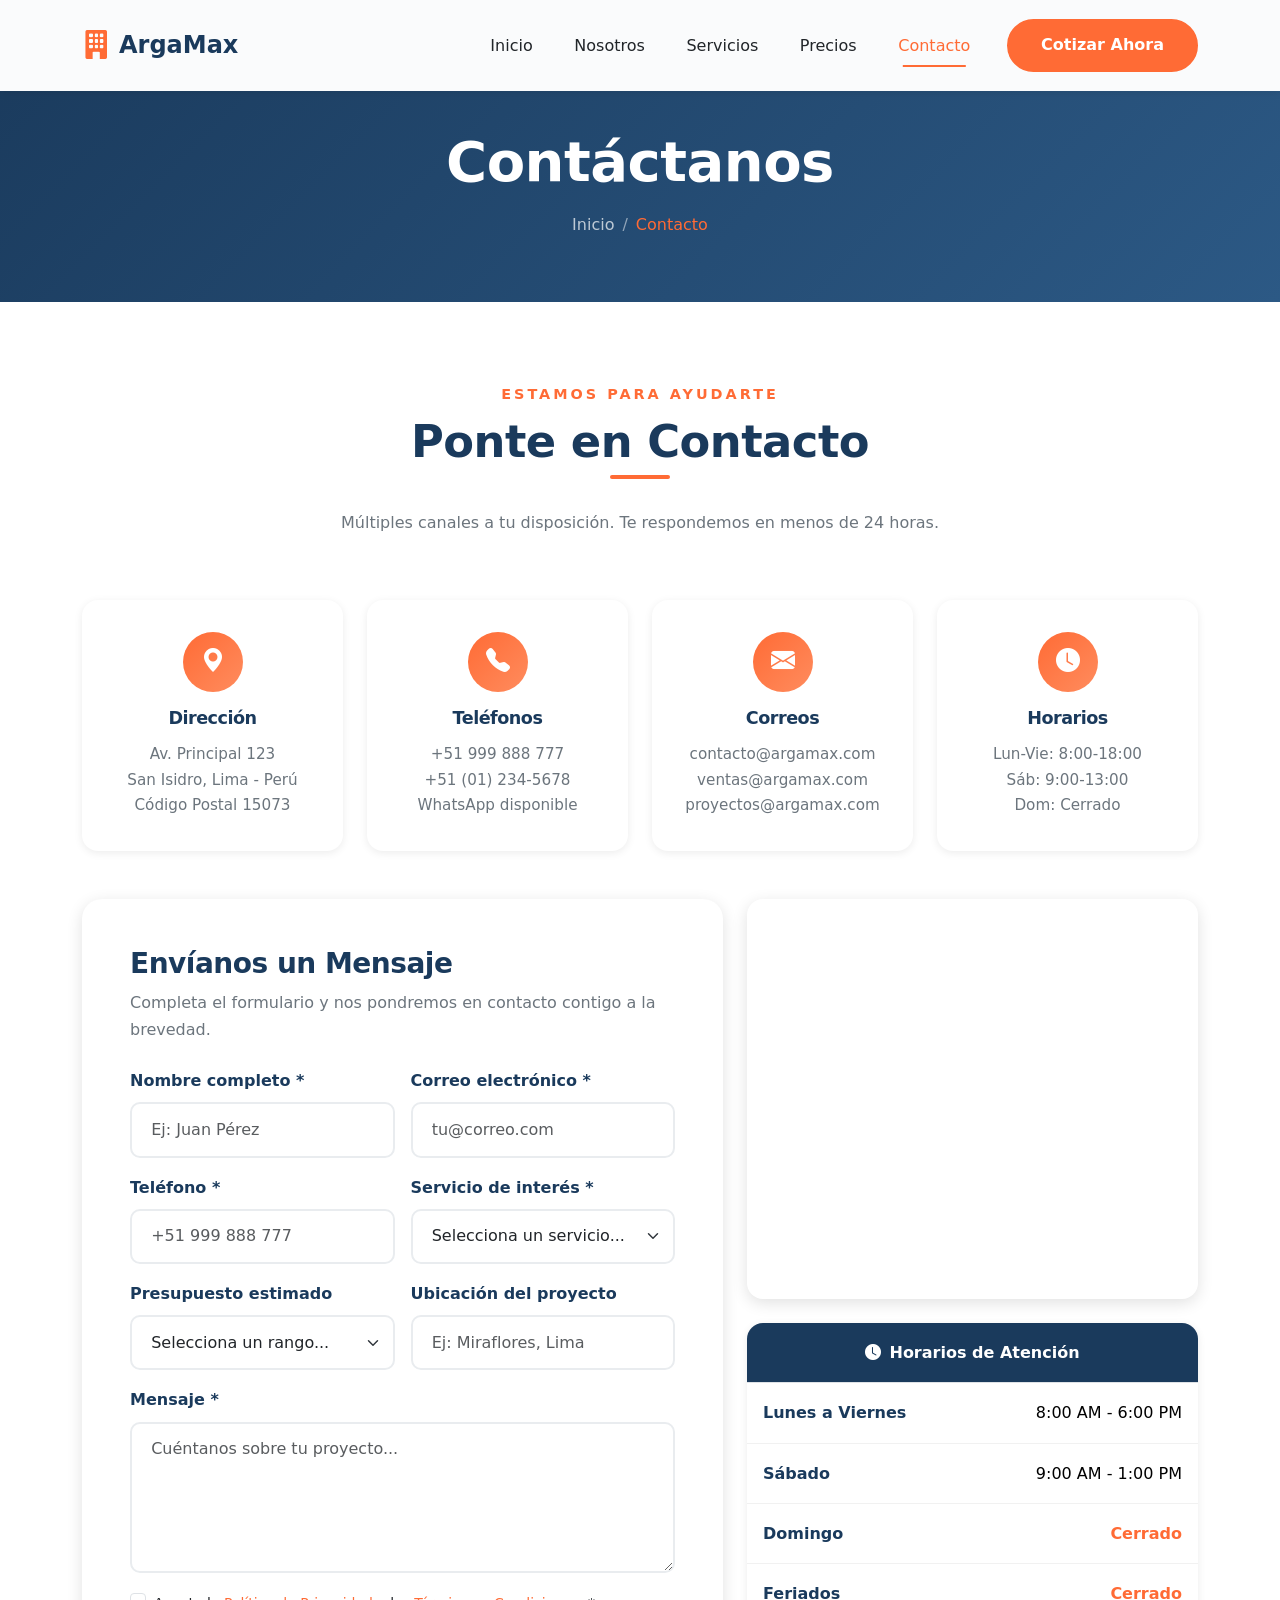
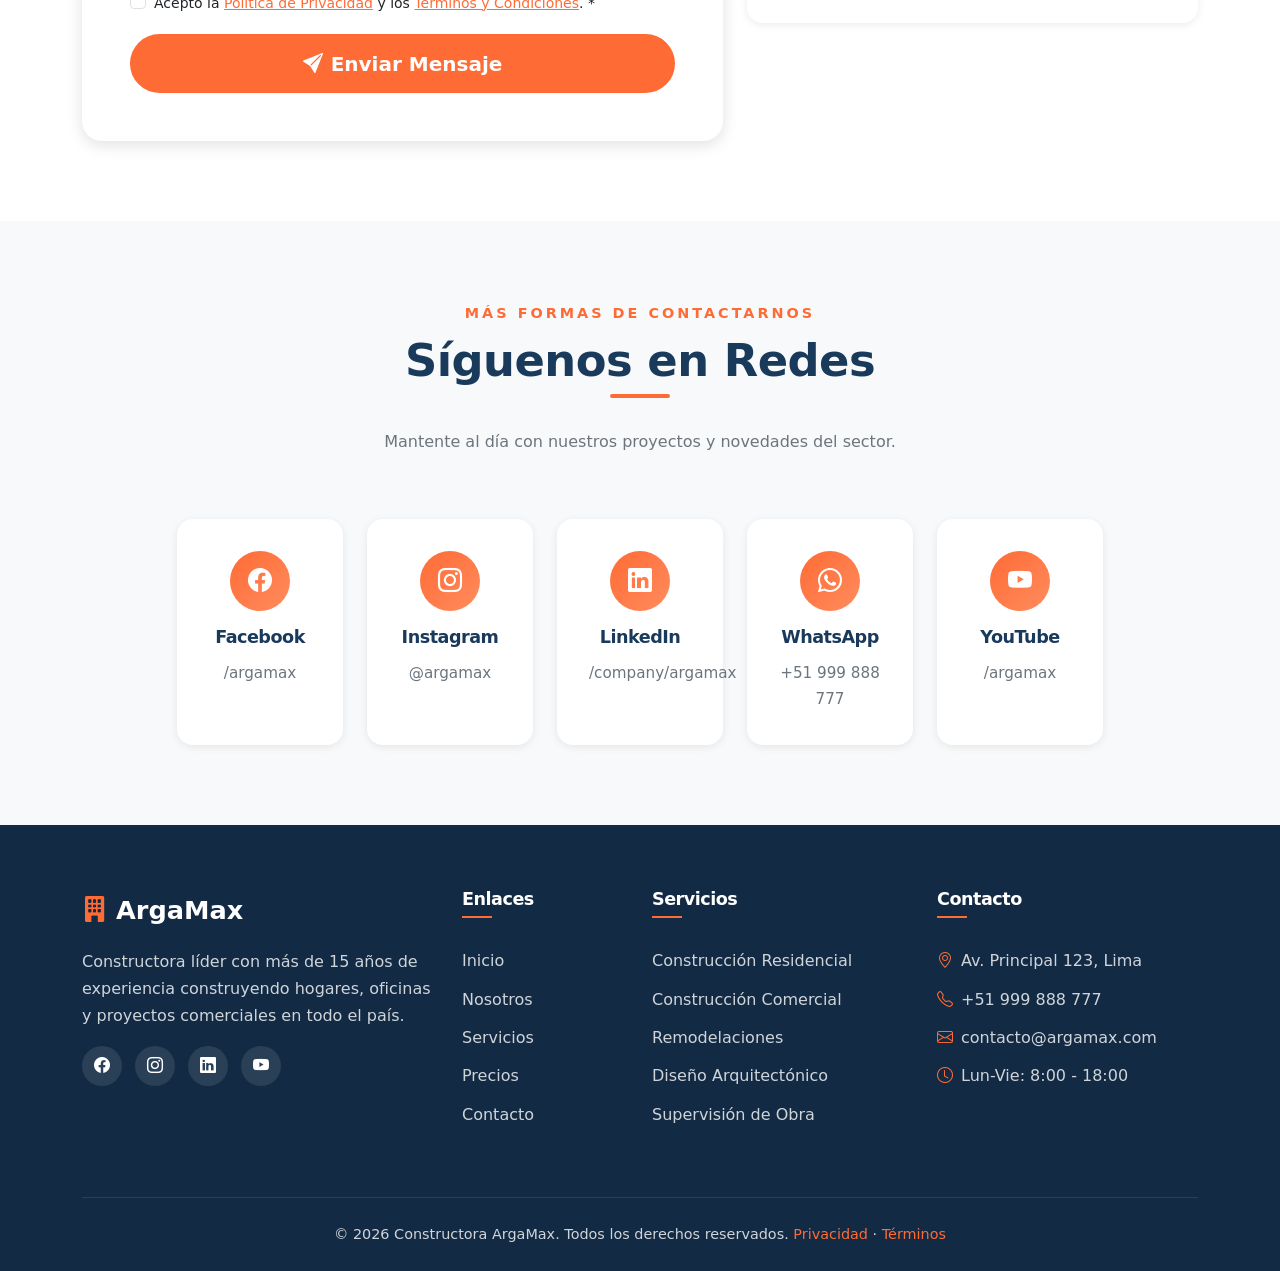
==== contacto.html @ 07484c5b "Initial commit" ====
<!DOCTYPE html>
<html lang="es">
<head>
    <meta charset="UTF-8">
    <meta http-equiv="X-UA-Compatible" content="IE=edge">
    <meta name="viewport" content="width=device-width, initial-scale=1.0">
    <meta name="description" content="Contáctanos para solicitar una cotización o resolver tus dudas. Estamos disponibles en Lima, Perú.">
    <title>Contacto | Constructora ArgaMax</title>

    <link href="https://cdn.jsdelivr.net/npm/bootstrap@5.3.2/dist/css/bootstrap.min.css" rel="stylesheet">
    <link rel="stylesheet" href="https://cdn.jsdelivr.net/npm/bootstrap-icons@1.11.1/font/bootstrap-icons.css">
    <link rel="preconnect" href="https://fonts.googleapis.com">
    <link rel="preconnect" href="https://fonts.gstatic.com" crossorigin>
    <link href="https://fonts.googleapis.com/css2?family=Inter:wght@400;500;600;700;800&display=swap" rel="stylesheet">
    <link rel="stylesheet" href="css/styles.css">
</head>
<body>

    <!-- ============ NAVBAR ============ -->
    <nav class="navbar navbar-expand-lg navbar-custom fixed-top">
        <div class="container">
            <a class="navbar-brand" href="index.html">
                <i class="bi bi-building-fill"></i> ArgaMax
            </a>
            <button class="navbar-toggler" type="button" data-bs-toggle="collapse" data-bs-target="#mainNavbar">
                <i class="bi bi-list"></i>
            </button>
            <div class="collapse navbar-collapse" id="mainNavbar">
                <ul class="navbar-nav ms-auto align-items-center">
                    <li class="nav-item"><a class="nav-link" href="index.html">Inicio</a></li>
                    <li class="nav-item"><a class="nav-link" href="nosotros.html">Nosotros</a></li>
                    <li class="nav-item"><a class="nav-link" href="servicios.html">Servicios</a></li>
                    <li class="nav-item"><a class="nav-link" href="precios.html">Precios</a></li>
                    <li class="nav-item"><a class="nav-link" href="contacto.html">Contacto</a></li>
                    <li class="nav-item ms-lg-3">
                        <a href="contacto.html" class="btn btn-primary-custom">Cotizar Ahora</a>
                    </li>
                </ul>
            </div>
        </div>
    </nav>

    <!-- ============ HERO MINI ============ -->
    <section class="hero-mini">
        <div class="container">
            <h1>Contáctanos</h1>
            <nav aria-label="breadcrumb">
                <ol class="breadcrumb breadcrumb-custom justify-content-center">
                    <li class="breadcrumb-item"><a href="index.html">Inicio</a></li>
                    <li class="breadcrumb-item active" aria-current="page">Contacto</li>
                </ol>
            </nav>
        </div>
    </section>

    <!-- ============ INFORMACIÓN DE CONTACTO ============ -->
    <section class="section">
        <div class="container">
            <div class="section-title reveal">
                <span class="sub">Estamos para ayudarte</span>
                <h2>Ponte en Contacto</h2>
                <p>Múltiples canales a tu disposición. Te respondemos en menos de 24 horas.</p>
            </div>

            <div class="row g-4 mb-5">
                <div class="col-lg-3 col-md-6 reveal delay-1">
                    <div class="contact-info-card">
                        <div class="icon"><i class="bi bi-geo-alt-fill"></i></div>
                        <h5>Dirección</h5>
                        <p>Av. Principal 123<br>San Isidro, Lima - Perú<br>Código Postal 15073</p>
                    </div>
                </div>
                <div class="col-lg-3 col-md-6 reveal delay-2">
                    <div class="contact-info-card">
                        <div class="icon"><i class="bi bi-telephone-fill"></i></div>
                        <h5>Teléfonos</h5>
                        <p>+51 999 888 777<br>+51 (01) 234-5678<br>WhatsApp disponible</p>
                    </div>
                </div>
                <div class="col-lg-3 col-md-6 reveal delay-3">
                    <div class="contact-info-card">
                        <div class="icon"><i class="bi bi-envelope-fill"></i></div>
                        <h5>Correos</h5>
                        <p>contacto@argamax.com<br>ventas@argamax.com<br>proyectos@argamax.com</p>
                    </div>
                </div>
                <div class="col-lg-3 col-md-6 reveal delay-4">
                    <div class="contact-info-card">
                        <div class="icon"><i class="bi bi-clock-fill"></i></div>
                        <h5>Horarios</h5>
                        <p>Lun-Vie: 8:00-18:00<br>Sáb: 9:00-13:00<br>Dom: Cerrado</p>
                    </div>
                </div>
            </div>

            <!-- ============ FORMULARIO Y MAPA ============ -->
            <div class="row g-4">
                <!-- Formulario -->
                <div class="col-lg-7 reveal-left">
                    <div class="contact-form">
                        <h3 class="mb-2">Envíanos un Mensaje</h3>
                        <p class="text-secondary mb-4">Completa el formulario y nos pondremos en contacto contigo a la brevedad.</p>

                        <form id="contactForm" novalidate>
                            <div class="row g-3">
                                <div class="col-md-6">
                                    <label for="nombre" class="form-label">Nombre completo *</label>
                                    <input type="text" class="form-control" id="nombre" name="nombre" required minlength="3" placeholder="Ej: Juan Pérez">
                                    <div class="invalid-feedback">Por favor ingresa tu nombre.</div>
                                </div>
                                <div class="col-md-6">
                                    <label for="email" class="form-label">Correo electrónico *</label>
                                    <input type="email" class="form-control" id="email" name="email" required placeholder="tu@correo.com">
                                    <div class="invalid-feedback">Por favor ingresa un correo válido.</div>
                                </div>
                                <div class="col-md-6">
                                    <label for="telefono" class="form-label">Teléfono *</label>
                                    <input type="tel" class="form-control" id="telefono" name="telefono" required placeholder="+51 999 888 777">
                                    <div class="invalid-feedback">Por favor ingresa un teléfono válido.</div>
                                </div>
                                <div class="col-md-6">
                                    <label for="servicio" class="form-label">Servicio de interés *</label>
                                    <select class="form-select" id="servicio" name="servicio" required>
                                        <option value="">Selecciona un servicio...</option>
                                        <option>Construcción Residencial</option>
                                        <option>Construcción Comercial</option>
                                        <option>Remodelaciones</option>
                                        <option>Diseño Arquitectónico</option>
                                        <option>Supervisión de Obra</option>
                                        <option>Consultoría</option>
                                        <option>Otro</option>
                                    </select>
                                    <div class="invalid-feedback">Selecciona un servicio.</div>
                                </div>
                                <div class="col-md-6">
                                    <label for="presupuesto" class="form-label">Presupuesto estimado</label>
                                    <select class="form-select" id="presupuesto" name="presupuesto">
                                        <option value="">Selecciona un rango...</option>
                                        <option>Menos de $20,000</option>
                                        <option>$20,000 - $50,000</option>
                                        <option>$50,000 - $100,000</option>
                                        <option>$100,000 - $250,000</option>
                                        <option>Más de $250,000</option>
                                    </select>
                                </div>
                                <div class="col-md-6">
                                    <label for="ubicacion" class="form-label">Ubicación del proyecto</label>
                                    <input type="text" class="form-control" id="ubicacion" name="ubicacion" placeholder="Ej: Miraflores, Lima">
                                </div>
                                <div class="col-12">
                                    <label for="mensaje" class="form-label">Mensaje *</label>
                                    <textarea class="form-control" id="mensaje" name="mensaje" rows="5" required minlength="10" placeholder="Cuéntanos sobre tu proyecto..."></textarea>
                                    <div class="invalid-feedback">Por favor describe tu proyecto (mín. 10 caracteres).</div>
                                </div>
                                <div class="col-12">
                                    <div class="form-check">
                                        <input class="form-check-input" type="checkbox" id="acepto" required>
                                        <label class="form-check-label small" for="acepto">
                                            Acepto la <a href="politica-privacidad.html" class="text-accent">Política de Privacidad</a> y los <a href="terminos-condiciones.html" class="text-accent">Términos y Condiciones</a>. *
                                        </label>
                                        <div class="invalid-feedback">Debes aceptar los términos.</div>
                                    </div>
                                </div>
                                <div class="col-12">
                                    <button type="submit" class="btn btn-primary-custom btn-lg w-100">
                                        <i class="bi bi-send-fill me-2"></i>Enviar Mensaje
                                    </button>
                                </div>
                            </div>
                        </form>
                    </div>
                </div>

                <!-- Mapa + Horarios -->
                <div class="col-lg-5 reveal-right">
                    <div class="map-container mb-4">
                        <iframe
                            src="https://www.google.com/maps/embed?pb=!1m18!1m12!1m3!1d3901.673756384907!2d-77.02718568566572!3d-12.046370545890812!2m3!1f0!2f0!3f0!3m2!1i1024!2i768!4f13.1!3m3!1m2!1s0x9105c8b5c0ffffff%3A0x1234567890abcdef!2sSan%20Isidro!5e0!3m2!1ses!2spe!4v1700000000000"
                            allowfullscreen=""
                            loading="lazy"
                            referrerpolicy="no-referrer-when-downgrade"
                            title="Ubicación Constructora ArgaMax"></iframe>
                    </div>

                    <div class="schedule-table">
                        <table class="table mb-0">
                            <thead>
                                <tr>
                                    <th colspan="2" class="text-center"><i class="bi bi-clock-fill me-2"></i>Horarios de Atención</th>
                                </tr>
                            </thead>
                            <tbody>
                                <tr>
                                    <td class="day">Lunes a Viernes</td>
                                    <td class="text-end">8:00 AM - 6:00 PM</td>
                                </tr>
                                <tr>
                                    <td class="day">Sábado</td>
                                    <td class="text-end">9:00 AM - 1:00 PM</td>
                                </tr>
                                <tr>
                                    <td class="day">Domingo</td>
                                    <td class="text-end closed">Cerrado</td>
                                </tr>
                                <tr>
                                    <td class="day">Feriados</td>
                                    <td class="text-end closed">Cerrado</td>
                                </tr>
                            </tbody>
                        </table>
                    </div>
                </div>
            </div>
        </div>
    </section>

    <!-- ============ CANALES ADICIONALES ============ -->
    <section class="section section-light">
        <div class="container">
            <div class="section-title reveal">
                <span class="sub">Más formas de contactarnos</span>
                <h2>Síguenos en Redes</h2>
                <p>Mantente al día con nuestros proyectos y novedades del sector.</p>
            </div>

            <div class="row g-4 justify-content-center">
                <div class="col-lg-2 col-md-4 col-6 reveal delay-1">
                    <a href="#" class="text-decoration-none">
                        <div class="contact-info-card">
                            <div class="icon"><i class="bi bi-facebook"></i></div>
                            <h5>Facebook</h5>
                            <p class="small mb-0">/argamax</p>
                        </div>
                    </a>
                </div>
                <div class="col-lg-2 col-md-4 col-6 reveal delay-2">
                    <a href="#" class="text-decoration-none">
                        <div class="contact-info-card">
                            <div class="icon"><i class="bi bi-instagram"></i></div>
                            <h5>Instagram</h5>
                            <p class="small mb-0">@argamax</p>
                        </div>
                    </a>
                </div>
                <div class="col-lg-2 col-md-4 col-6 reveal delay-3">
                    <a href="#" class="text-decoration-none">
                        <div class="contact-info-card">
                            <div class="icon"><i class="bi bi-linkedin"></i></div>
                            <h5>LinkedIn</h5>
                            <p class="small mb-0">/company/argamax</p>
                        </div>
                    </a>
                </div>
                <div class="col-lg-2 col-md-4 col-6 reveal delay-4">
                    <a href="#" class="text-decoration-none">
                        <div class="contact-info-card">
                            <div class="icon"><i class="bi bi-whatsapp"></i></div>
                            <h5>WhatsApp</h5>
                            <p class="small mb-0">+51 999 888 777</p>
                        </div>
                    </a>
                </div>
                <div class="col-lg-2 col-md-4 col-6 reveal delay-5">
                    <a href="#" class="text-decoration-none">
                        <div class="contact-info-card">
                            <div class="icon"><i class="bi bi-youtube"></i></div>
                            <h5>YouTube</h5>
                            <p class="small mb-0">/argamax</p>
                        </div>
                    </a>
                </div>
            </div>
        </div>
    </section>

    <!-- ============ FOOTER ============ -->
    <footer class="footer">
        <div class="container">
            <div class="row g-4">
                <div class="col-lg-4">
                    <div class="footer-brand"><i class="bi bi-building-fill"></i> ArgaMax</div>
                    <p>Constructora líder con más de 15 años de experiencia construyendo hogares, oficinas y proyectos comerciales en todo el país.</p>
                    <div class="footer-social">
                        <a href="#"><i class="bi bi-facebook"></i></a>
                        <a href="#"><i class="bi bi-instagram"></i></a>
                        <a href="#"><i class="bi bi-linkedin"></i></a>
                        <a href="#"><i class="bi bi-youtube"></i></a>
                    </div>
                </div>
                <div class="col-lg-2 col-md-4">
                    <h5>Enlaces</h5>
                    <ul>
                        <li><a href="index.html">Inicio</a></li>
                        <li><a href="nosotros.html">Nosotros</a></li>
                        <li><a href="servicios.html">Servicios</a></li>
                        <li><a href="precios.html">Precios</a></li>
                        <li><a href="contacto.html">Contacto</a></li>
                    </ul>
                </div>
                <div class="col-lg-3 col-md-4">
                    <h5>Servicios</h5>
                    <ul>
                        <li><a href="servicios.html">Construcción Residencial</a></li>
                        <li><a href="servicios.html">Construcción Comercial</a></li>
                        <li><a href="servicios.html">Remodelaciones</a></li>
                        <li><a href="servicios.html">Diseño Arquitectónico</a></li>
                        <li><a href="servicios.html">Supervisión de Obra</a></li>
                    </ul>
                </div>
                <div class="col-lg-3 col-md-4">
                    <h5>Contacto</h5>
                    <ul>
                        <li><i class="bi bi-geo-alt me-2 text-accent"></i>Av. Principal 123, Lima</li>
                        <li><i class="bi bi-telephone me-2 text-accent"></i>+51 999 888 777</li>
                        <li><i class="bi bi-envelope me-2 text-accent"></i>contacto@argamax.com</li>
                        <li><i class="bi bi-clock me-2 text-accent"></i>Lun-Vie: 8:00 - 18:00</li>
                    </ul>
                </div>
            </div>
            <div class="footer-bottom">
                <p class="mb-0">&copy; <span id="current-year"></span> Constructora ArgaMax. Todos los derechos reservados. <a href="politica-privacidad.html">Privacidad</a> · <a href="terminos-condiciones.html">Términos</a></p>
            </div>
        </div>
    </footer>

    <a href="#" id="backToTop" class="back-to-top"><i class="bi bi-arrow-up"></i></a>

    <script src="https://cdn.jsdelivr.net/npm/bootstrap@5.3.2/dist/js/bootstrap.bundle.min.js"></script>
    <script src="js/main.js"></script>
    <script src="js/animations.js"></script>
    <script src="js/contact-form.js"></script>
</body>
</html>
---- css/styles.css ----
/* ==========================================================
   Constructora ArgaMax - Hoja de estilos personalizada
   Paleta: Azul corporativo #1a3a5c + Naranja construcción #ff6b35
   ========================================================== */

:root {
    --color-primary: #1a3a5c;
    --color-primary-dark: #122a44;
    --color-primary-light: #2c5985;
    --color-accent: #ff6b35;
    --color-accent-dark: #e85a25;
    --color-accent-light: #ff8c5e;
    --color-light: #f8f9fa;
    --color-gray: #6c757d;
    --color-dark: #212529;
    --shadow-sm: 0 2px 8px rgba(0,0,0,.08);
    --shadow-md: 0 4px 16px rgba(0,0,0,.12);
    --shadow-lg: 0 10px 30px rgba(0,0,0,.15);
    --transition: all .3s cubic-bezier(.4,0,.2,1);
}

/* ---------- Base ---------- */
* { scroll-behavior: smooth; }

body {
    font-family: 'Segoe UI', system-ui, -apple-system, sans-serif;
    color: var(--color-dark);
    line-height: 1.7;
    overflow-x: hidden;
}

h1, h2, h3, h4, h5, h6 {
    font-weight: 700;
    color: var(--color-primary);
    letter-spacing: -.5px;
}

a { transition: var(--transition); }

/* ---------- Botones ---------- */
.btn-primary-custom {
    background: var(--color-accent);
    color: #fff;
    border: 2px solid var(--color-accent);
    padding: .8rem 2rem;
    font-weight: 600;
    border-radius: 50px;
    transition: var(--transition);
}
.btn-primary-custom:hover {
    background: var(--color-accent-dark);
    border-color: var(--color-accent-dark);
    color: #fff;
    transform: translateY(-2px);
    box-shadow: var(--shadow-md);
}

.btn-outline-custom {
    background: transparent;
    color: var(--color-primary);
    border: 2px solid var(--color-primary);
    padding: .8rem 2rem;
    font-weight: 600;
    border-radius: 50px;
    transition: var(--transition);
}
.btn-outline-custom:hover {
    background: var(--color-primary);
    color: #fff;
    transform: translateY(-2px);
    box-shadow: var(--shadow-md);
}

.btn-outline-light-custom {
    background: transparent;
    color: #fff;
    border: 2px solid #fff;
    padding: .8rem 2rem;
    font-weight: 600;
    border-radius: 50px;
    transition: var(--transition);
}
.btn-outline-light-custom:hover {
    background: #fff;
    color: var(--color-primary);
    transform: translateY(-2px);
}

/* ---------- Navbar ---------- */
.navbar-custom {
    background: rgba(255,255,255,.98);
    backdrop-filter: blur(10px);
    box-shadow: var(--shadow-sm);
    padding: 1rem 0;
    transition: var(--transition);
}
.navbar-custom.scrolled {
    padding: .5rem 0;
    box-shadow: var(--shadow-md);
}
.navbar-custom .navbar-brand {
    font-size: 1.5rem;
    font-weight: 800;
    color: var(--color-primary) !important;
    display: flex;
    align-items: center;
    gap: .5rem;
}
.navbar-custom .navbar-brand i {
    color: var(--color-accent);
    font-size: 1.8rem;
}
.navbar-custom .nav-link {
    color: var(--color-dark) !important;
    font-weight: 500;
    margin: 0 .3rem;
    padding: .5rem 1rem !important;
    position: relative;
    transition: var(--transition);
}
.navbar-custom .nav-link::after {
    content: '';
    position: absolute;
    bottom: 0;
    left: 50%;
    transform: translateX(-50%);
    width: 0;
    height: 2px;
    background: var(--color-accent);
    transition: width .3s ease;
}
.navbar-custom .nav-link:hover::after,
.navbar-custom .nav-link.active::after {
    width: 60%;
}
.navbar-custom .nav-link:hover,
.navbar-custom .nav-link.active {
    color: var(--color-accent) !important;
}
.navbar-custom .navbar-toggler {
    border: none;
    font-size: 1.5rem;
    color: var(--color-primary);
}

/* ---------- Hero ---------- */
.hero-section {
    position: relative;
    min-height: 100vh;
    background: linear-gradient(135deg, rgba(26,58,92,.92) 0%, rgba(26,58,92,.7) 100%),
                url('https://images.unsplash.com/photo-1503387762-592deb58ef4e?w=1920&q=80') center/cover no-repeat;
    display: flex;
    align-items: center;
    color: #fff;
    overflow: hidden;
}
.hero-section::before {
    content: '';
    position: absolute;
    inset: 0;
    background: radial-gradient(circle at 30% 50%, transparent 0%, rgba(0,0,0,.3) 100%);
}
.hero-section .container { position: relative; z-index: 2; }
.hero-section h1 {
    color: #fff;
    font-size: clamp(2.5rem, 6vw, 4.5rem);
    font-weight: 800;
    line-height: 1.1;
    margin-bottom: 1.5rem;
}
.hero-section h1 span { color: var(--color-accent); }
.hero-section .lead {
    font-size: 1.25rem;
    opacity: .95;
    margin-bottom: 2rem;
    max-width: 600px;
}
.hero-section .hero-img {
    border-radius: 20px;
    box-shadow: var(--shadow-lg);
    transform: rotate(-2deg);
    transition: var(--transition);
}
.hero-section .hero-img:hover { transform: rotate(0); }

.hero-mini {
    padding: 8rem 0 4rem;
    background: linear-gradient(135deg, var(--color-primary) 0%, var(--color-primary-light) 100%);
    color: #fff;
    text-align: center;
    position: relative;
    overflow: hidden;
}
.hero-mini::before {
    content: '';
    position: absolute;
    inset: 0;
    background: url('https://images.unsplash.com/photo-1541888946425-d81bb19240f5?w=1920&q=80') center/cover;
    opacity: .15;
}
.hero-mini > * { position: relative; z-index: 2; }
.hero-mini h1 {
    color: #fff;
    font-size: clamp(2rem, 5vw, 3.5rem);
    font-weight: 800;
    margin-bottom: 1rem;
}
.hero-mini .breadcrumb-custom {
    background: transparent;
    padding: 0;
    margin: 0;
    justify-content: center;
}
.hero-mini .breadcrumb-custom a {
    color: rgba(255,255,255,.7);
    text-decoration: none;
}
.hero-mini .breadcrumb-custom .breadcrumb-item.active { color: var(--color-accent); }
.hero-mini .breadcrumb-custom .breadcrumb-item + .breadcrumb-item::before { color: rgba(255,255,255,.5); }

/* ---------- Secciones ---------- */
.section { padding: 5rem 0; }
.section-light { background: var(--color-light); }
.section-title {
    text-align: center;
    margin-bottom: 4rem;
}
.section-title .sub {
    color: var(--color-accent);
    font-weight: 600;
    text-transform: uppercase;
    letter-spacing: 3px;
    font-size: .9rem;
    display: block;
    margin-bottom: .5rem;
}
.section-title h2 {
    font-size: clamp(1.8rem, 4vw, 2.8rem);
    margin-bottom: 1rem;
    position: relative;
    display: inline-block;
}
.section-title h2::after {
    content: '';
    position: absolute;
    bottom: -10px;
    left: 50%;
    transform: translateX(-50%);
    width: 60px;
    height: 4px;
    background: var(--color-accent);
    border-radius: 2px;
}
.section-title p {
    color: var(--color-gray);
    max-width: 700px;
    margin: 1.5rem auto 0;
}

/* ---------- Cards de servicios ---------- */
.service-card {
    background: #fff;
    border-radius: 16px;
    padding: 2.5rem 2rem;
    box-shadow: var(--shadow-sm);
    transition: var(--transition);
    height: 100%;
    border: 1px solid rgba(0,0,0,.05);
    position: relative;
    overflow: hidden;
}
.service-card::before {
    content: '';
    position: absolute;
    top: 0;
    left: 0;
    width: 100%;
    height: 4px;
    background: var(--color-accent);
    transform: scaleX(0);
    transform-origin: left;
    transition: transform .4s ease;
}
.service-card:hover {
    transform: translateY(-10px);
    box-shadow: var(--shadow-lg);
}
.service-card:hover::before { transform: scaleX(1); }
.service-card .icon {
    width: 70px;
    height: 70px;
    border-radius: 16px;
    background: linear-gradient(135deg, var(--color-accent) 0%, var(--color-accent-light) 100%);
    color: #fff;
    display: flex;
    align-items: center;
    justify-content: center;
    font-size: 1.8rem;
    margin-bottom: 1.5rem;
    transition: var(--transition);
}
.service-card:hover .icon {
    transform: rotate(-10deg) scale(1.1);
}
.service-card h4 {
    margin-bottom: 1rem;
    font-size: 1.25rem;
}
.service-card p {
    color: var(--color-gray);
    margin-bottom: 0;
    font-size: .95rem;
}

/* ---------- Stats ---------- */
.stats-section {
    background: linear-gradient(135deg, var(--color-primary) 0%, var(--color-primary-dark) 100%);
    color: #fff;
    position: relative;
    overflow: hidden;
}
.stats-section::before {
    content: '';
    position: absolute;
    inset: 0;
    background: url('https://images.unsplash.com/photo-1503387762-592deb58ef4e?w=1920&q=80') center/cover;
    opacity: .08;
}
.stats-section .container { position: relative; z-index: 2; }
.stat-item {
    text-align: center;
    padding: 2rem 1rem;
}
.stat-item .number {
    font-size: clamp(2.5rem, 5vw, 4rem);
    font-weight: 800;
    color: var(--color-accent);
    display: block;
    line-height: 1;
    margin-bottom: .5rem;
}
.stat-item .label {
    font-size: 1rem;
    text-transform: uppercase;
    letter-spacing: 2px;
    opacity: .9;
}

/* ---------- Galería proyectos ---------- */
.project-card {
    position: relative;
    border-radius: 12px;
    overflow: hidden;
    margin-bottom: 1.5rem;
    cursor: pointer;
    aspect-ratio: 4/3;
}
.project-card img {
    width: 100%;
    height: 100%;
    object-fit: cover;
    transition: transform .6s ease;
}
.project-card:hover img { transform: scale(1.1); }
.project-card .overlay {
    position: absolute;
    inset: 0;
    background: linear-gradient(to top, rgba(26,58,92,.95) 0%, transparent 60%);
    display: flex;
    align-items: flex-end;
    padding: 1.5rem;
    opacity: .9;
    transition: var(--transition);
}
.project-card:hover .overlay { opacity: 1; }
.project-card .overlay h5 {
    color: #fff;
    margin: 0;
    font-size: 1.1rem;
}
.project-card .overlay .cat {
    color: var(--color-accent);
    font-size: .85rem;
    font-weight: 600;
    text-transform: uppercase;
    letter-spacing: 1px;
    margin-bottom: .25rem;
    display: block;
}

/* ---------- Testimonios ---------- */
.testimonial-card {
    background: #fff;
    border-radius: 16px;
    padding: 2.5rem 2rem;
    box-shadow: var(--shadow-sm);
    margin: .5rem;
    border-left: 4px solid var(--color-accent);
    height: 100%;
}
.testimonial-card .quote {
    color: var(--color-accent);
    font-size: 2.5rem;
    line-height: 1;
    margin-bottom: 1rem;
}
.testimonial-card p {
    font-style: italic;
    color: var(--color-dark);
    margin-bottom: 1.5rem;
}
.testimonial-card .author {
    display: flex;
    align-items: center;
    gap: 1rem;
}
.testimonial-card .author img {
    width: 50px;
    height: 50px;
    border-radius: 50%;
    object-fit: cover;
}
.testimonial-card .author strong { color: var(--color-primary); }
.testimonial-card .author small { color: var(--color-gray); }

/* ---------- Equipo ---------- */
.team-card {
    background: #fff;
    border-radius: 16px;
    overflow: hidden;
    box-shadow: var(--shadow-sm);
    transition: var(--transition);
}
.team-card:hover {
    transform: translateY(-8px);
    box-shadow: var(--shadow-lg);
}
.team-card .team-img {
    aspect-ratio: 1;
    overflow: hidden;
    position: relative;
}
.team-card .team-img img {
    width: 100%;
    height: 100%;
    object-fit: cover;
    transition: transform .5s ease;
}
.team-card:hover .team-img img { transform: scale(1.05); }
.team-card .team-info {
    padding: 1.5rem;
    text-align: center;
}
.team-card .team-info h5 { margin-bottom: .25rem; }
.team-card .team-info .role {
    color: var(--color-accent);
    font-size: .9rem;
    font-weight: 600;
    margin-bottom: 1rem;
    display: block;
}
.team-card .team-socials a {
    color: var(--color-gray);
    margin: 0 .3rem;
    font-size: 1rem;
}
.team-card .team-socials a:hover { color: var(--color-accent); }

/* ---------- Timeline ---------- */
.timeline {
    position: relative;
    padding: 2rem 0;
}
.timeline::before {
    content: '';
    position: absolute;
    top: 0;
    left: 50%;
    transform: translateX(-50%);
    width: 3px;
    height: 100%;
    background: var(--color-accent);
}
.timeline-item {
    position: relative;
    width: 50%;
    padding: 1.5rem 2.5rem;
}
.timeline-item:nth-child(odd) { margin-right: auto; text-align: right; }
.timeline-item:nth-child(even) { margin-left: auto; }
.timeline-item::before {
    content: '';
    position: absolute;
    top: 2rem;
    width: 16px;
    height: 16px;
    background: var(--color-accent);
    border-radius: 50%;
    border: 4px solid #fff;
    box-shadow: 0 0 0 3px var(--color-accent);
}
.timeline-item:nth-child(odd)::before { right: -8px; }
.timeline-item:nth-child(even)::before { left: -8px; }
.timeline-item .year {
    color: var(--color-accent);
    font-weight: 700;
    font-size: 1.5rem;
}
.timeline-item h5 { margin: .5rem 0; }
.timeline-item p { color: var(--color-gray); font-size: .95rem; }

@media (max-width: 768px) {
    .timeline::before { left: 20px; }
    .timeline-item { width: 100%; padding-left: 3.5rem; padding-right: 1rem; text-align: left !important; margin: 0 !important; }
    .timeline-item::before { left: 12px !important; }
}

/* ---------- Pricing ---------- */
.pricing-card {
    background: #fff;
    border-radius: 20px;
    padding: 3rem 2rem;
    box-shadow: var(--shadow-sm);
    border: 2px solid transparent;
    transition: var(--transition);
    height: 100%;
    position: relative;
}
.pricing-card:hover {
    transform: translateY(-10px);
    box-shadow: var(--shadow-lg);
}
.pricing-card.featured {
    border-color: var(--color-accent);
    transform: scale(1.05);
}
.pricing-card.featured:hover { transform: scale(1.05) translateY(-10px); }
.pricing-card .badge-featured {
    position: absolute;
    top: -14px;
    left: 50%;
    transform: translateX(-50%);
    background: var(--color-accent);
    color: #fff;
    padding: .4rem 1.5rem;
    border-radius: 50px;
    font-size: .8rem;
    font-weight: 600;
    letter-spacing: 1px;
    text-transform: uppercase;
}
.pricing-card h4 { margin-bottom: 1rem; }
.pricing-card .price {
    font-size: 3rem;
    font-weight: 800;
    color: var(--color-primary);
    line-height: 1;
}
.pricing-card .price small {
    font-size: 1rem;
    color: var(--color-gray);
    font-weight: 400;
}
.pricing-card .desc {
    color: var(--color-gray);
    margin: 1rem 0 1.5rem;
    padding-bottom: 1.5rem;
    border-bottom: 1px solid #eee;
}
.pricing-card ul {
    list-style: none;
    padding: 0;
    margin: 0 0 2rem;
    text-align: left;
}
.pricing-card ul li {
    padding: .5rem 0;
    color: var(--color-dark);
    display: flex;
    align-items: center;
    gap: .7rem;
}
.pricing-card ul li i {
    color: var(--color-accent);
    font-size: 1rem;
}
.pricing-card ul li.disabled {
    color: #bbb;
    text-decoration: line-through;
}
.pricing-card ul li.disabled i { color: #bbb; }

/* ---------- Proceso ---------- */
.process-card {
    text-align: center;
    padding: 2rem 1rem;
    position: relative;
}
.process-card .step-num {
    width: 80px;
    height: 80px;
    border-radius: 50%;
    background: linear-gradient(135deg, var(--color-primary) 0%, var(--color-primary-light) 100%);
    color: #fff;
    font-size: 2rem;
    font-weight: 800;
    display: flex;
    align-items: center;
    justify-content: center;
    margin: 0 auto 1.5rem;
    position: relative;
    z-index: 2;
    box-shadow: 0 0 0 8px rgba(255,107,53,.15);
}
.process-card h5 { margin-bottom: 1rem; }
.process-card p { color: var(--color-gray); font-size: .95rem; }

/* ---------- Contacto ---------- */
.contact-info-card {
    background: #fff;
    border-radius: 16px;
    padding: 2rem;
    box-shadow: var(--shadow-sm);
    height: 100%;
    transition: var(--transition);
    text-align: center;
}
.contact-info-card:hover {
    transform: translateY(-5px);
    box-shadow: var(--shadow-md);
}
.contact-info-card .icon {
    width: 60px;
    height: 60px;
    border-radius: 50%;
    background: linear-gradient(135deg, var(--color-accent) 0%, var(--color-accent-light) 100%);
    color: #fff;
    display: flex;
    align-items: center;
    justify-content: center;
    font-size: 1.5rem;
    margin: 0 auto 1rem;
}
.contact-info-card h5 {
    font-size: 1.1rem;
    margin-bottom: .8rem;
}
.contact-info-card p {
    color: var(--color-gray);
    margin: 0;
    font-size: .95rem;
}

.contact-form {
    background: #fff;
    border-radius: 20px;
    padding: 3rem;
    box-shadow: var(--shadow-md);
}
.contact-form .form-control,
.contact-form .form-select {
    border: 2px solid #e9ecef;
    border-radius: 10px;
    padding: .85rem 1.2rem;
    transition: var(--transition);
}
.contact-form .form-control:focus,
.contact-form .form-select:focus {
    border-color: var(--color-accent);
    box-shadow: 0 0 0 .2rem rgba(255,107,53,.15);
}
.contact-form .form-label {
    font-weight: 600;
    color: var(--color-primary);
    margin-bottom: .5rem;
}

/* ---------- Schedule ---------- */
.schedule-table {
    background: #fff;
    border-radius: 16px;
    overflow: hidden;
    box-shadow: var(--shadow-sm);
}
.schedule-table table {
    margin: 0;
}
.schedule-table th {
    background: var(--color-primary);
    color: #fff;
    padding: 1rem;
    font-weight: 600;
}
.schedule-table td {
    padding: 1rem;
    border-color: #f1f1f1;
}
.schedule-table tr:last-child td { border-bottom: none; }
.schedule-table .day { font-weight: 600; color: var(--color-primary); }
.schedule-table .closed { color: var(--color-accent); font-weight: 600; }

/* ---------- Mapa ---------- */
.map-container {
    border-radius: 16px;
    overflow: hidden;
    box-shadow: var(--shadow-md);
    height: 400px;
}
.map-container iframe {
    width: 100%;
    height: 100%;
    border: 0;
}

/* ---------- Footer ---------- */
.footer {
    background: var(--color-primary-dark);
    color: rgba(255,255,255,.8);
    padding: 4rem 0 1.5rem;
}
.footer h5 {
    color: #fff;
    margin-bottom: 1.5rem;
    font-size: 1.1rem;
    position: relative;
    padding-bottom: .5rem;
}
.footer h5::after {
    content: '';
    position: absolute;
    bottom: 0;
    left: 0;
    width: 30px;
    height: 2px;
    background: var(--color-accent);
}
.footer .footer-brand {
    font-size: 1.6rem;
    font-weight: 800;
    color: #fff;
    display: flex;
    align-items: center;
    gap: .5rem;
    margin-bottom: 1rem;
}
.footer .footer-brand i { color: var(--color-accent); }
.footer a { color: rgba(255,255,255,.8); text-decoration: none; }
.footer a:hover { color: var(--color-accent); padding-left: 5px; }
.footer ul { list-style: none; padding: 0; }
.footer ul li { padding: .35rem 0; }
.footer .footer-social a {
    width: 40px;
    height: 40px;
    border-radius: 50%;
    background: rgba(255,255,255,.1);
    display: inline-flex;
    align-items: center;
    justify-content: center;
    color: #fff;
    margin-right: .5rem;
    transition: var(--transition);
}
.footer .footer-social a:hover {
    background: var(--color-accent);
    padding: 0;
    transform: translateY(-3px);
}
.footer .footer-bottom {
    border-top: 1px solid rgba(255,255,255,.1);
    margin-top: 3rem;
    padding-top: 1.5rem;
    text-align: center;
    font-size: .9rem;
}
.footer .footer-bottom a { color: var(--color-accent); }

/* ---------- CTA Final ---------- */
.cta-section {
    background: linear-gradient(135deg, var(--color-accent) 0%, var(--color-accent-dark) 100%);
    color: #fff;
    padding: 4rem 0;
    text-align: center;
    position: relative;
    overflow: hidden;
}
.cta-section::before {
    content: '';
    position: absolute;
    inset: 0;
    background: url('https://images.unsplash.com/photo-1486406146926-c627a92ad1ab?w=1920&q=80') center/cover;
    opacity: .1;
    mix-blend-mode: overlay;
}
.cta-section .container { position: relative; z-index: 2; }
.cta-section h2 {
    color: #fff;
    font-size: clamp(1.8rem, 4vw, 2.5rem);
    margin-bottom: 1rem;
}
.cta-section p {
    font-size: 1.1rem;
    opacity: .95;
    margin-bottom: 2rem;
    max-width: 700px;
    margin-left: auto;
    margin-right: auto;
}

/* ---------- Legal / Documentos ---------- */
.legal-content {
    max-width: 900px;
    margin: 0 auto;
    background: #fff;
    padding: 3rem;
    border-radius: 20px;
    box-shadow: var(--shadow-sm);
}
.legal-content h2 {
    color: var(--color-primary);
    margin: 2rem 0 1rem;
    padding-bottom: .5rem;
    border-bottom: 2px solid var(--color-light);
}
.legal-content h2:first-child { margin-top: 0; }
.legal-content p, .legal-content li {
    color: var(--color-dark);
    line-height: 1.8;
    margin-bottom: 1rem;
}
.legal-content ul { padding-left: 1.5rem; }
.legal-content .updated {
    color: var(--color-gray);
    font-style: italic;
    margin-bottom: 2rem;
    padding-bottom: 1rem;
    border-bottom: 1px dashed #ddd;
}

/* ---------- Animaciones on-scroll ---------- */
.reveal {
    opacity: 0;
    transform: translateY(40px);
    transition: opacity .8s ease, transform .8s ease;
}
.reveal.visible {
    opacity: 1;
    transform: translateY(0);
}
.reveal-left {
    opacity: 0;
    transform: translateX(-40px);
    transition: opacity .8s ease, transform .8s ease;
}
.reveal-left.visible {
    opacity: 1;
    transform: translateX(0);
}
.reveal-right {
    opacity: 0;
    transform: translateX(40px);
    transition: opacity .8s ease, transform .8s ease;
}
.reveal-right.visible {
    opacity: 1;
    transform: translateX(0);
}
.reveal-scale {
    opacity: 0;
    transform: scale(.9);
    transition: opacity .8s ease, transform .8s ease;
}
.reveal-scale.visible {
    opacity: 1;
    transform: scale(1);
}
.delay-1 { transition-delay: .1s !important; }
.delay-2 { transition-delay: .2s !important; }
.delay-3 { transition-delay: .3s !important; }
.delay-4 { transition-delay: .4s !important; }
.delay-5 { transition-delay: .5s !important; }

/* ---------- Back to top ---------- */
.back-to-top {
    position: fixed;
    bottom: 25px;
    right: 25px;
    width: 50px;
    height: 50px;
    border-radius: 50%;
    background: var(--color-accent);
    color: #fff;
    display: flex;
    align-items: center;
    justify-content: center;
    font-size: 1.2rem;
    box-shadow: var(--shadow-md);
    z-index: 99;
    opacity: 0;
    visibility: hidden;
    transition: var(--transition);
    text-decoration: none;
    border: none;
}
.back-to-top.visible {
    opacity: 1;
    visibility: visible;
}
.back-to-top:hover {
    background: var(--color-accent-dark);
    color: #fff;
    transform: translateY(-5px);
}

/* ---------- Toast (notificación formulario) ---------- */
.toast-container-custom {
    position: fixed;
    top: 100px;
    right: 20px;
    z-index: 9999;
}
.toast-custom {
    background: #fff;
    color: var(--color-dark);
    border-radius: 12px;
    box-shadow: var(--shadow-lg);
    padding: 1rem 1.5rem;
    min-width: 280px;
    border-left: 4px solid #28a745;
    transform: translateX(400px);
    transition: transform .4s ease;
}
.toast-custom.show { transform: translateX(0); }
.toast-custom.error { border-left-color: var(--color-accent); }
.toast-custom strong { color: var(--color-primary); display: block; margin-bottom: .25rem; }
.toast-custom small { color: var(--color-gray); }

/* ---------- FAQ acordeón custom ---------- */
.accordion-item-custom {
    background: #fff;
    border-radius: 12px !important;
    margin-bottom: 1rem;
    border: 1px solid #e9ecef !important;
    overflow: hidden;
}
.accordion-item-custom .accordion-button {
    background: #fff;
    color: var(--color-primary);
    font-weight: 600;
    padding: 1.25rem 1.5rem;
    box-shadow: none !important;
}
.accordion-item-custom .accordion-button:not(.collapsed) {
    background: var(--color-light);
    color: var(--color-accent);
}
.accordion-item-custom .accordion-button::after {
    background-image: url("data:image/svg+xml,%3csvg xmlns='http://www.w3.org/2000/svg' viewBox='0 0 16 16' fill='%23ff6b35'%3e%3cpath fill-rule='evenodd' d='M1.646 4.646a.5.5 0 0 1 .708 0L8 10.293l5.646-5.647a.5.5 0 0 1 .708.708l-6 6a.5.5 0 0 1-.708 0l-6-6a.5.5 0 0 1 0-.708z'/%3e%3c/svg%3e");
}
.accordion-item-custom .accordion-body {
    padding: 1.5rem;
    color: var(--color-dark);
}

/* ---------- Valores ---------- */
.value-card {
    text-align: center;
    padding: 2rem 1rem;
}
.value-card .icon-circle {
    width: 90px;
    height: 90px;
    border-radius: 50%;
    background: var(--color-light);
    color: var(--color-accent);
    display: flex;
    align-items: center;
    justify-content: center;
    font-size: 2.5rem;
    margin: 0 auto 1.5rem;
    transition: var(--transition);
}
.value-card:hover .icon-circle {
    background: var(--color-accent);
    color: #fff;
    transform: scale(1.1);
}

/* ---------- Certificaciones ---------- */
.cert-card {
    background: #fff;
    border-radius: 12px;
    padding: 2rem;
    box-shadow: var(--shadow-sm);
    text-align: center;
    transition: var(--transition);
    height: 100%;
}
.cert-card:hover {
    transform: translateY(-5px);
    box-shadow: var(--shadow-md);
}
.cert-card i { color: var(--color-accent); font-size: 3rem; margin-bottom: 1rem; }

/* ---------- Utility ---------- */
.text-accent { color: var(--color-accent) !important; }
.bg-accent { background: var(--color-accent) !important; }
.text-primary-c { color: var(--color-primary) !important; }
.bg-primary-c { background: var(--color-primary) !important; }
.divider {
    display: flex;
    align-items: center;
    gap: 1rem;
    margin: 1.5rem 0;
}
.divider::before, .divider::after {
    content: '';
    flex: 1;
    height: 1px;
    background: #e9ecef;
}

/* ---------- Responsive ---------- */
@media (max-width: 768px) {
    .hero-section { text-align: center; }
    .hero-section .lead { margin-left: auto; margin-right: auto; }
    .section { padding: 3rem 0; }
    .legal-content, .contact-form { padding: 2rem 1.5rem; }
    .pricing-card.featured { transform: scale(1); }
    .pricing-card.featured:hover { transform: translateY(-10px); }
}
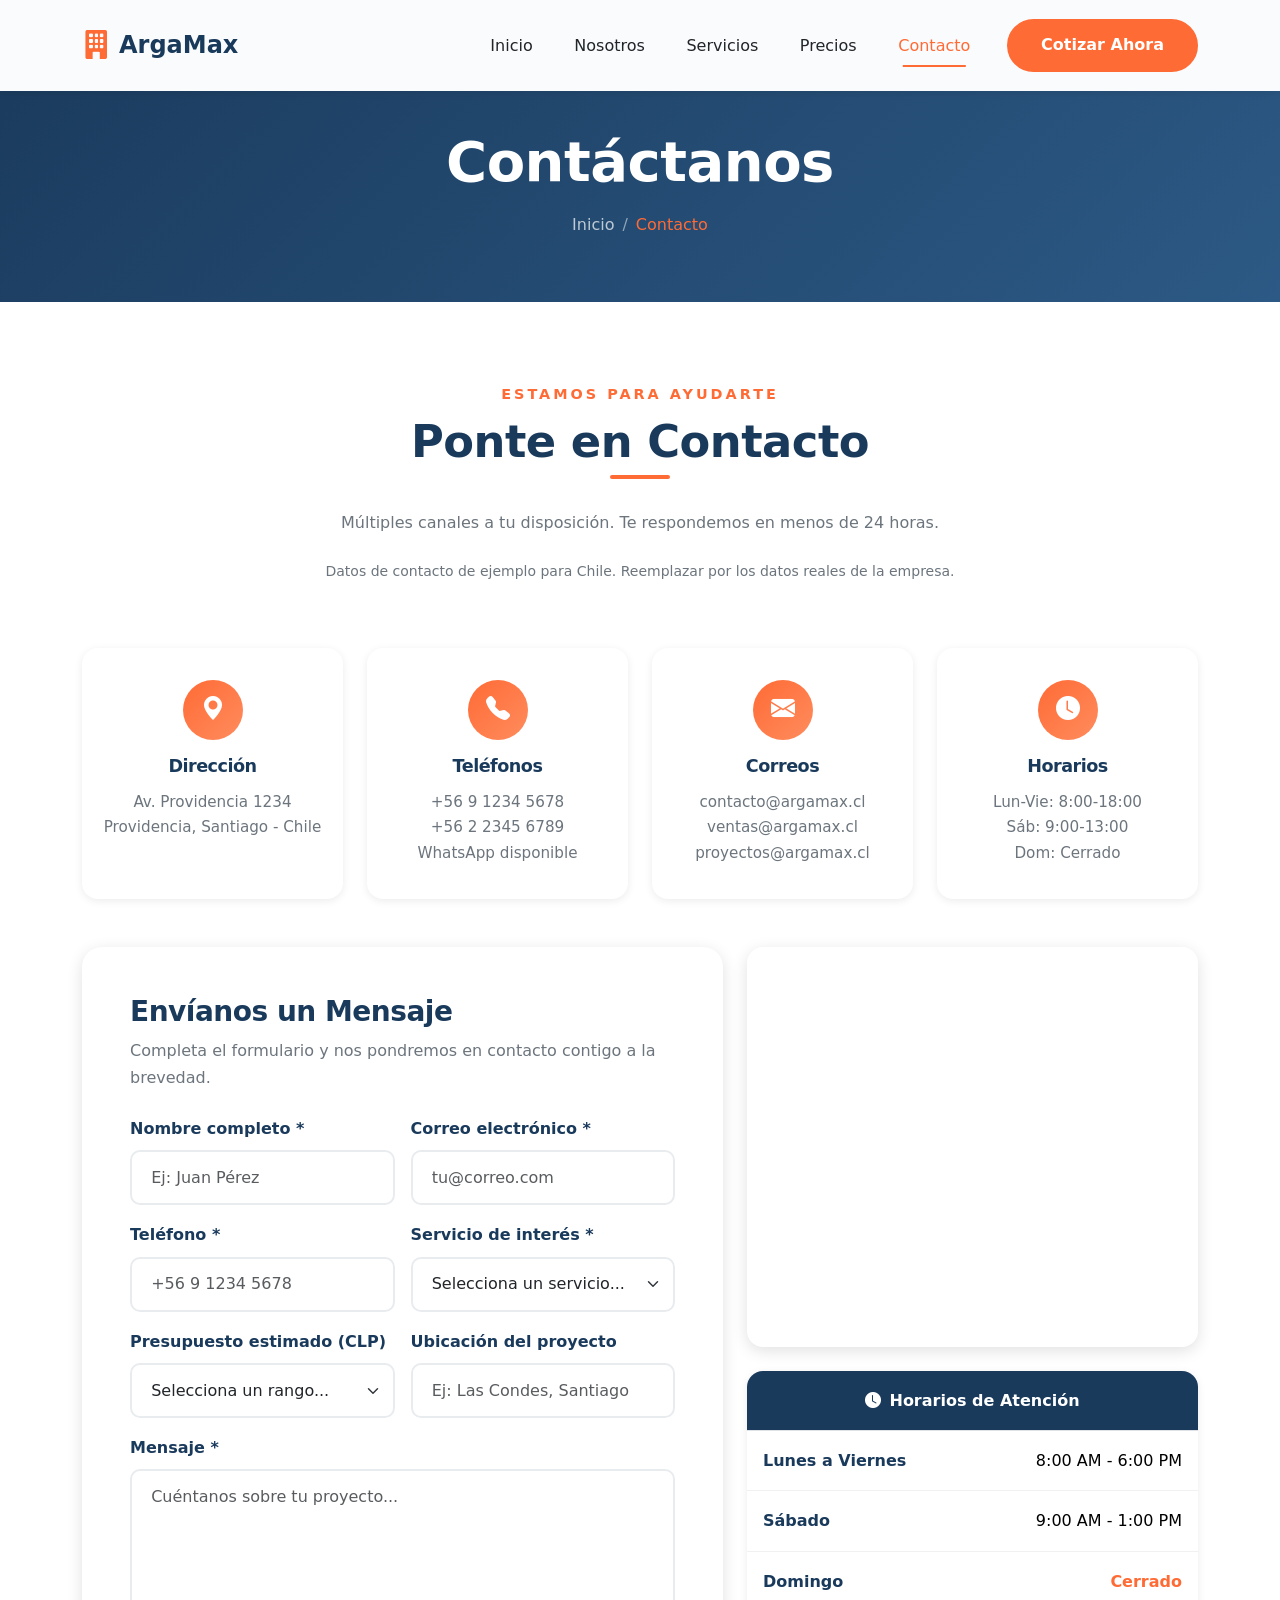
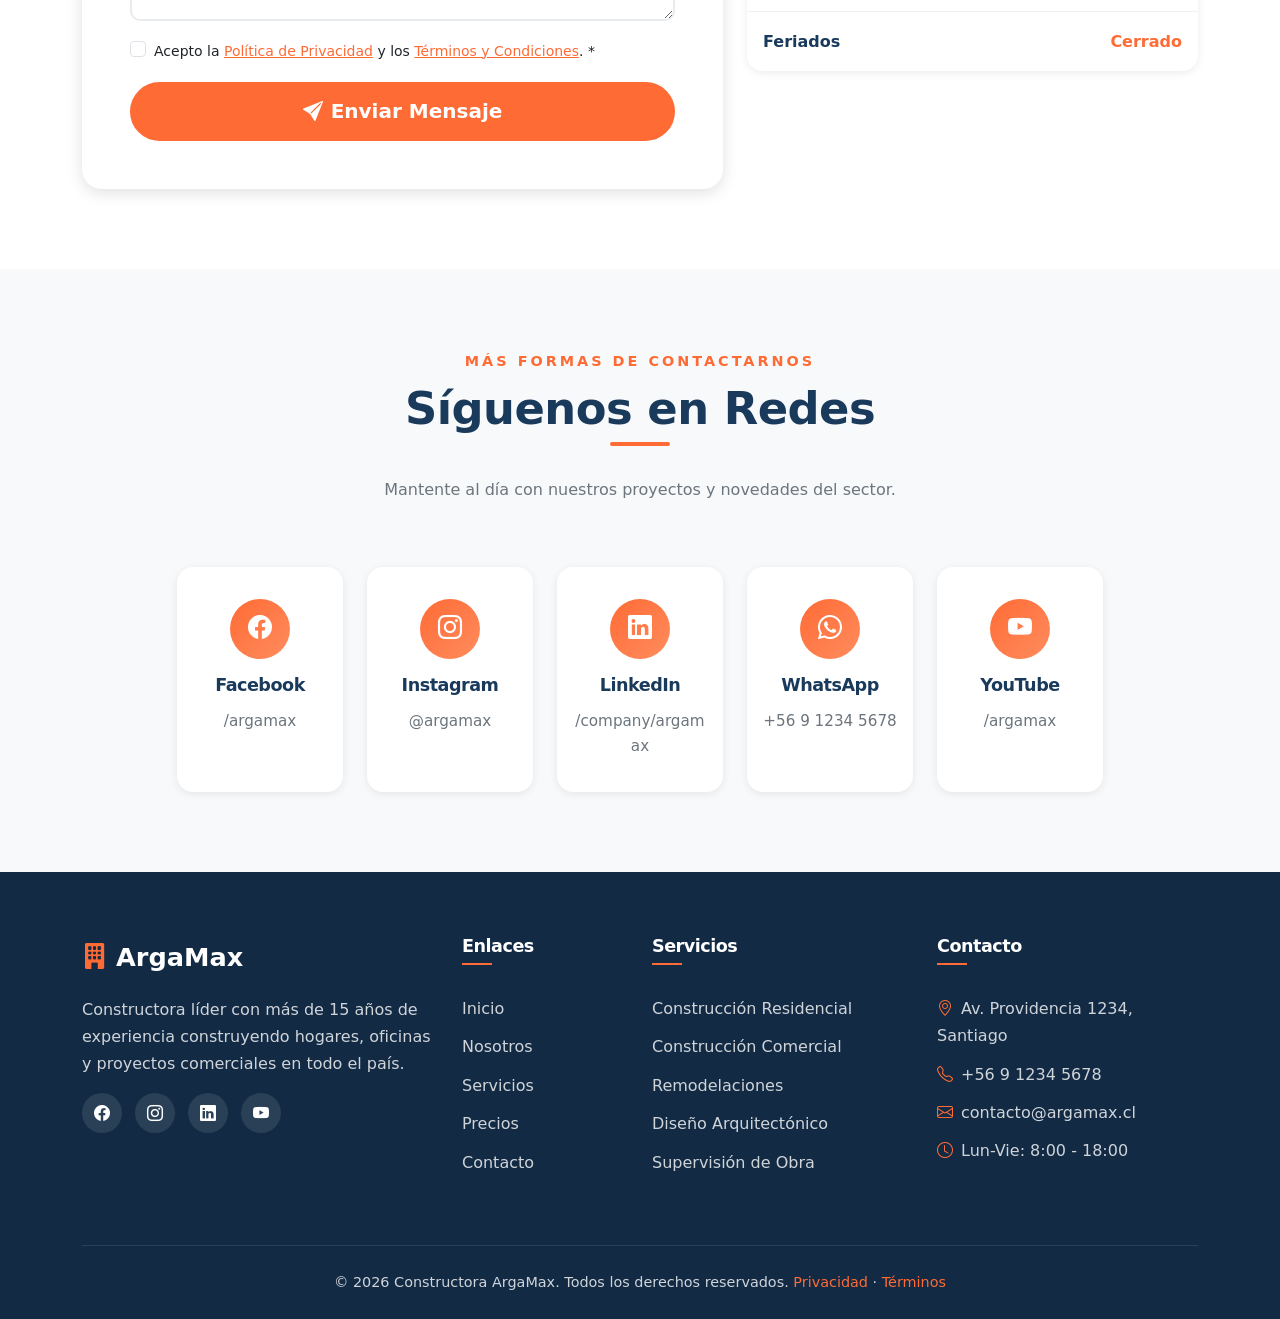
==== commit 4e5ce717: "ok" ====
--- a/contacto.html
+++ b/contacto.html
@@ -1,10 +1,10 @@
 <!DOCTYPE html>
-<html lang="es">
+<html lang="es-CL">
 <head>
     <meta charset="UTF-8">
     <meta http-equiv="X-UA-Compatible" content="IE=edge">
     <meta name="viewport" content="width=device-width, initial-scale=1.0">
-    <meta name="description" content="Contáctanos para solicitar una cotización o resolver tus dudas. Estamos disponibles en Lima, Perú.">
+    <meta name="description" content="Contáctanos para solicitar una cotización o resolver tus dudas. Estamos disponibles en Santiago, Chile.">
     <title>Contacto | Constructora ArgaMax</title>
 
     <link href="https://cdn.jsdelivr.net/npm/bootstrap@5.3.2/dist/css/bootstrap.min.css" rel="stylesheet">
@@ -22,7 +22,7 @@
             <a class="navbar-brand" href="index.html">
                 <i class="bi bi-building-fill"></i> ArgaMax
             </a>
-            <button class="navbar-toggler" type="button" data-bs-toggle="collapse" data-bs-target="#mainNavbar">
+            <button class="navbar-toggler" type="button" data-bs-toggle="collapse" data-bs-target="#mainNavbar" aria-controls="mainNavbar" aria-expanded="false" aria-label="Abrir menú de navegación">
                 <i class="bi bi-list"></i>
             </button>
             <div class="collapse navbar-collapse" id="mainNavbar">
@@ -60,6 +60,7 @@
                 <span class="sub">Estamos para ayudarte</span>
                 <h2>Ponte en Contacto</h2>
                 <p>Múltiples canales a tu disposición. Te respondemos en menos de 24 horas.</p>
+                <p class="small">Datos de contacto de ejemplo para Chile. Reemplazar por los datos reales de la empresa.</p>
             </div>
 
             <div class="row g-4 mb-5">
@@ -67,21 +68,21 @@
                     <div class="contact-info-card">
                         <div class="icon"><i class="bi bi-geo-alt-fill"></i></div>
                         <h5>Dirección</h5>
-                        <p>Av. Principal 123<br>San Isidro, Lima - Perú<br>Código Postal 15073</p>
+                        <p>Av. Providencia 1234<br>Providencia, Santiago - Chile</p>
                     </div>
                 </div>
                 <div class="col-lg-3 col-md-6 reveal delay-2">
                     <div class="contact-info-card">
                         <div class="icon"><i class="bi bi-telephone-fill"></i></div>
                         <h5>Teléfonos</h5>
-                        <p>+51 999 888 777<br>+51 (01) 234-5678<br>WhatsApp disponible</p>
+                        <p>+56 9 1234 5678<br>+56 2 2345 6789<br>WhatsApp disponible</p>
                     </div>
                 </div>
                 <div class="col-lg-3 col-md-6 reveal delay-3">
                     <div class="contact-info-card">
                         <div class="icon"><i class="bi bi-envelope-fill"></i></div>
                         <h5>Correos</h5>
-                        <p>contacto@argamax.com<br>ventas@argamax.com<br>proyectos@argamax.com</p>
+                        <p>contacto@argamax.cl<br>ventas@argamax.cl<br>proyectos@argamax.cl</p>
                     </div>
                 </div>
                 <div class="col-lg-3 col-md-6 reveal delay-4">
@@ -115,7 +116,7 @@
                                 </div>
                                 <div class="col-md-6">
                                     <label for="telefono" class="form-label">Teléfono *</label>
-                                    <input type="tel" class="form-control" id="telefono" name="telefono" required placeholder="+51 999 888 777">
+                                    <input type="tel" class="form-control" id="telefono" name="telefono" required autocomplete="tel" placeholder="+56 9 1234 5678">
                                     <div class="invalid-feedback">Por favor ingresa un teléfono válido.</div>
                                 </div>
                                 <div class="col-md-6">
@@ -133,19 +134,19 @@
                                     <div class="invalid-feedback">Selecciona un servicio.</div>
                                 </div>
                                 <div class="col-md-6">
-                                    <label for="presupuesto" class="form-label">Presupuesto estimado</label>
+                                    <label for="presupuesto" class="form-label">Presupuesto estimado (CLP)</label>
                                     <select class="form-select" id="presupuesto" name="presupuesto">
                                         <option value="">Selecciona un rango...</option>
-                                        <option>Menos de $20,000</option>
-                                        <option>$20,000 - $50,000</option>
-                                        <option>$50,000 - $100,000</option>
-                                        <option>$100,000 - $250,000</option>
-                                        <option>Más de $250,000</option>
+                                        <option>Menos de 20 millones</option>
+                                        <option>20–50 millones</option>
+                                        <option>50–100 millones</option>
+                                        <option>100–250 millones</option>
+                                        <option>Más de 250 millones</option>
                                     </select>
                                 </div>
                                 <div class="col-md-6">
                                     <label for="ubicacion" class="form-label">Ubicación del proyecto</label>
-                                    <input type="text" class="form-control" id="ubicacion" name="ubicacion" placeholder="Ej: Miraflores, Lima">
+                                    <input type="text" class="form-control" id="ubicacion" name="ubicacion" placeholder="Ej: Las Condes, Santiago">
                                 </div>
                                 <div class="col-12">
                                     <label for="mensaje" class="form-label">Mensaje *</label>
@@ -175,11 +176,11 @@
                 <div class="col-lg-5 reveal-right">
                     <div class="map-container mb-4">
                         <iframe
-                            src="https://www.google.com/maps/embed?pb=!1m18!1m12!1m3!1d3901.673756384907!2d-77.02718568566572!3d-12.046370545890812!2m3!1f0!2f0!3f0!3m2!1i1024!2i768!4f13.1!3m3!1m2!1s0x9105c8b5c0ffffff%3A0x1234567890abcdef!2sSan%20Isidro!5e0!3m2!1ses!2spe!4v1700000000000"
+                            src="https://www.google.com/maps?q=Providencia%2C%20Santiago%2C%20Chile&amp;output=embed"
                             allowfullscreen=""
                             loading="lazy"
                             referrerpolicy="no-referrer-when-downgrade"
-                            title="Ubicación Constructora ArgaMax"></iframe>
+                            title="Mapa referencial de Providencia, Santiago de Chile"></iframe>
                     </div>
 
                     <div class="schedule-table">
@@ -256,7 +257,7 @@
                         <div class="contact-info-card">
                             <div class="icon"><i class="bi bi-whatsapp"></i></div>
                             <h5>WhatsApp</h5>
-                            <p class="small mb-0">+51 999 888 777</p>
+                            <p class="small mb-0">+56 9 1234 5678</p>
                         </div>
                     </a>
                 </div>
@@ -310,9 +311,9 @@
                 <div class="col-lg-3 col-md-4">
                     <h5>Contacto</h5>
                     <ul>
-                        <li><i class="bi bi-geo-alt me-2 text-accent"></i>Av. Principal 123, Lima</li>
-                        <li><i class="bi bi-telephone me-2 text-accent"></i>+51 999 888 777</li>
-                        <li><i class="bi bi-envelope me-2 text-accent"></i>contacto@argamax.com</li>
+                        <li><i class="bi bi-geo-alt me-2 text-accent"></i>Av. Providencia 1234, Santiago</li>
+                        <li><i class="bi bi-telephone me-2 text-accent"></i>+56 9 1234 5678</li>
+                        <li><i class="bi bi-envelope me-2 text-accent"></i>contacto@argamax.cl</li>
                         <li><i class="bi bi-clock me-2 text-accent"></i>Lun-Vie: 8:00 - 18:00</li>
                     </ul>
                 </div>
--- a/css/styles.css
+++ b/css/styles.css
@@ -22,12 +22,18 @@
 /* ---------- Base ---------- */
 * { scroll-behavior: smooth; }
 
+html { overflow-x: hidden; overflow-x: clip; }
+
 body {
     font-family: 'Segoe UI', system-ui, -apple-system, sans-serif;
     color: var(--color-dark);
     line-height: 1.7;
-    overflow-x: hidden;
-}
+    overflow-x: clip;
+}
+
+.row > *, .service-card.d-flex > div { min-width: 0; }
+img { max-width: 100%; }
+.contact-info-card p, .footer li, .legal-content { overflow-wrap: anywhere; }
 
 h1, h2, h3, h4, h5, h6 {
     font-weight: 700;
@@ -153,6 +159,7 @@
     align-items: center;
     color: #fff;
     overflow: hidden;
+    padding: 8rem 0 4rem;
 }
 .hero-section::before {
     content: '';
@@ -551,12 +558,14 @@
 }
 .pricing-card h4 { margin-bottom: 1rem; }
 .pricing-card .price {
-    font-size: 3rem;
+    font-size: clamp(1.75rem, 2.7vw, 2.25rem);
     font-weight: 800;
     color: var(--color-primary);
     line-height: 1;
 }
 .pricing-card .price small {
+    display: block;
+    margin-top: .75rem;
     font-size: 1rem;
     color: var(--color-gray);
     font-weight: 400;
@@ -619,7 +628,7 @@
 .contact-info-card {
     background: #fff;
     border-radius: 16px;
-    padding: 2rem;
+    padding: 2rem 1rem;
     box-shadow: var(--shadow-sm);
     height: 100%;
     transition: var(--transition);
@@ -1028,3 +1037,35 @@
     .pricing-card.featured { transform: scale(1); }
     .pricing-card.featured:hover { transform: translateY(-10px); }
 }
+
+@media (max-width: 991.98px) {
+    /* Los desplazamientos laterales no deben ensanchar la página móvil. */
+    .reveal-left, .reveal-right { transform: translateY(24px); }
+    .reveal-left.visible, .reveal-right.visible { transform: none; }
+    .pricing-card.featured { transform: none; }
+    .pricing-card.featured:hover { transform: translateY(-10px); }
+    .navbar-collapse { max-height: calc(100dvh - 80px); overflow-y: auto; }
+    .navbar-nav { padding: 1rem 0; gap: .25rem; }
+}
+
+@media (max-width: 575.98px) {
+    .container { padding-left: 1.25rem; padding-right: 1.25rem; }
+    .section-title { margin-bottom: 2.5rem; }
+    .section-title .sub { letter-spacing: 2px; }
+    .service-card, .pricing-card, .contact-info-card, .testimonial-card, .cert-card { padding: 2rem 1.25rem; }
+    .service-card.d-flex { flex-direction: column; }
+    .hero-section .d-flex { justify-content: center; }
+    .hero-section .btn { width: 100%; }
+    .hero-section .hero-img { transform: none; }
+    .toast-container-custom { left: 1rem; right: 1rem; }
+    .toast-custom { min-width: 0; width: 100%; }
+}
+
+@media (prefers-reduced-motion: reduce) {
+    * { scroll-behavior: auto; }
+    .reveal, .reveal-left, .reveal-right, .reveal-scale {
+        opacity: 1;
+        transform: none;
+        transition: none;
+    }
+}
